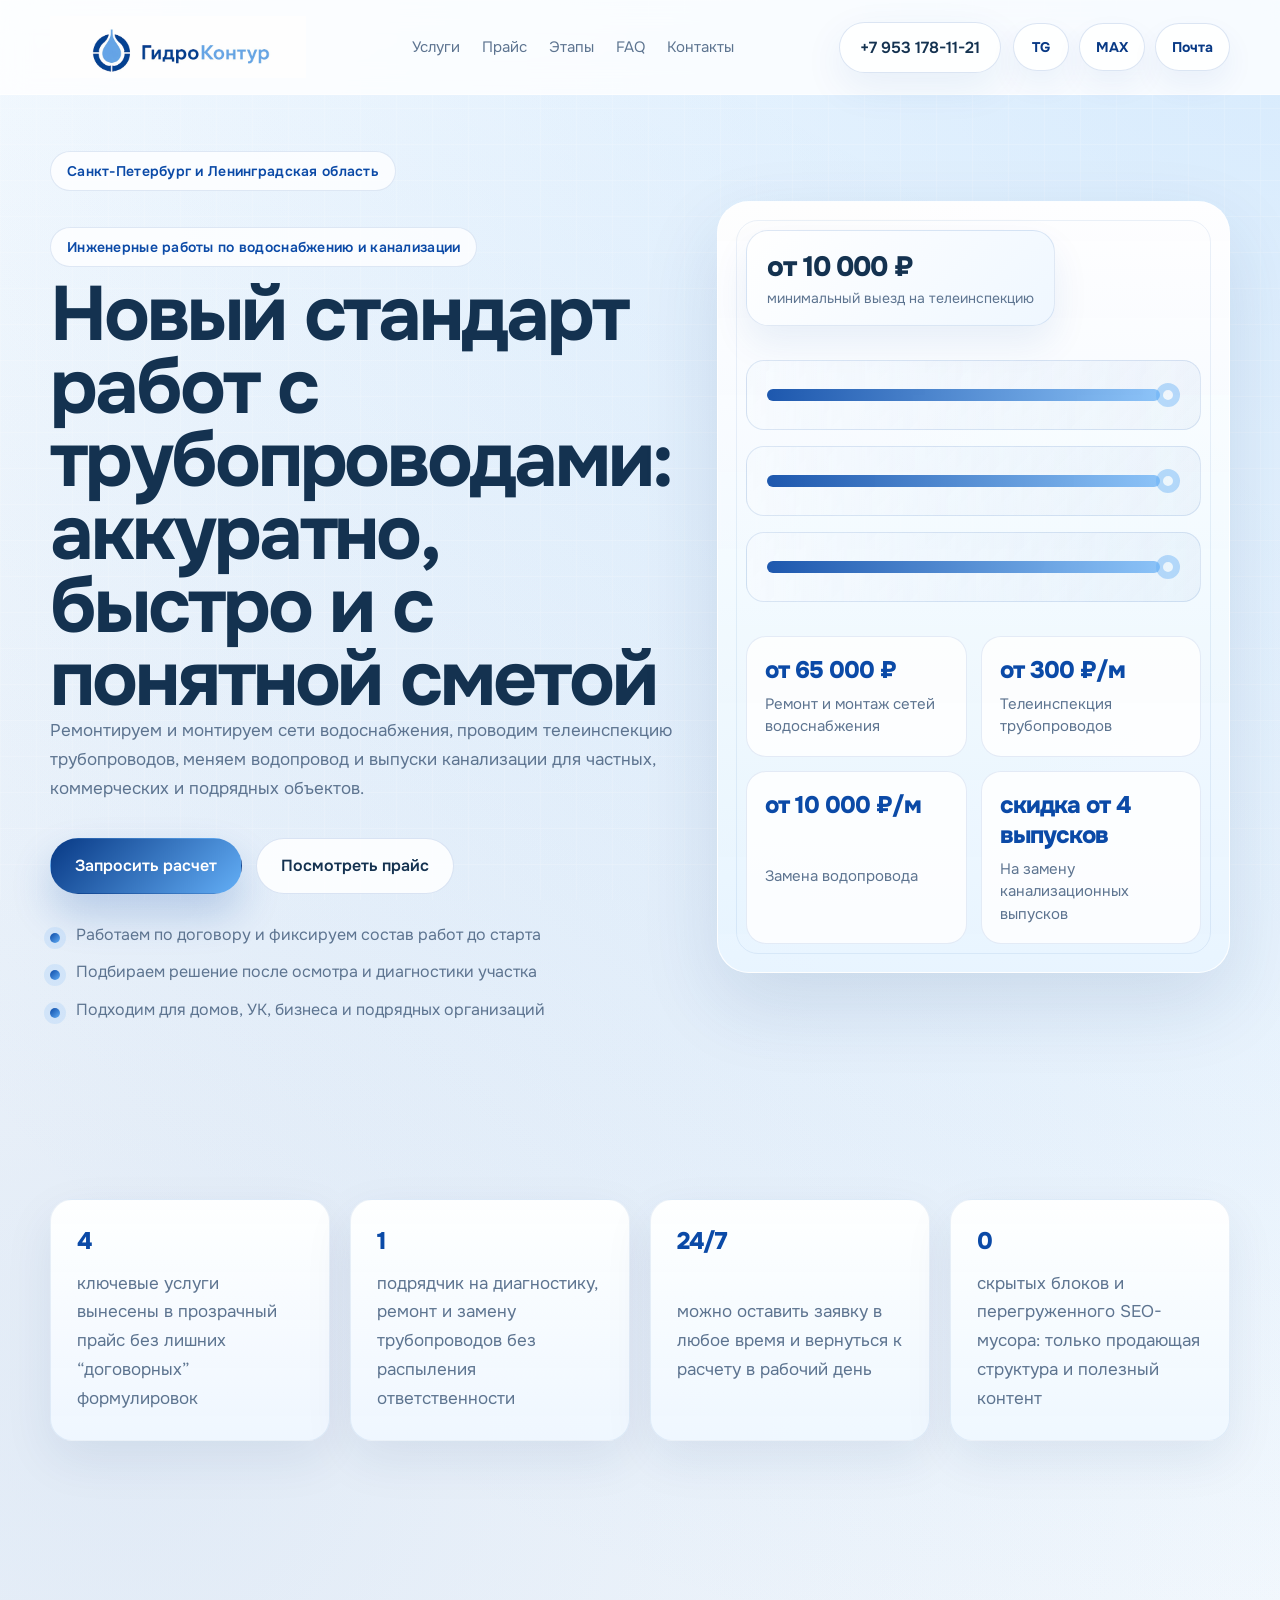
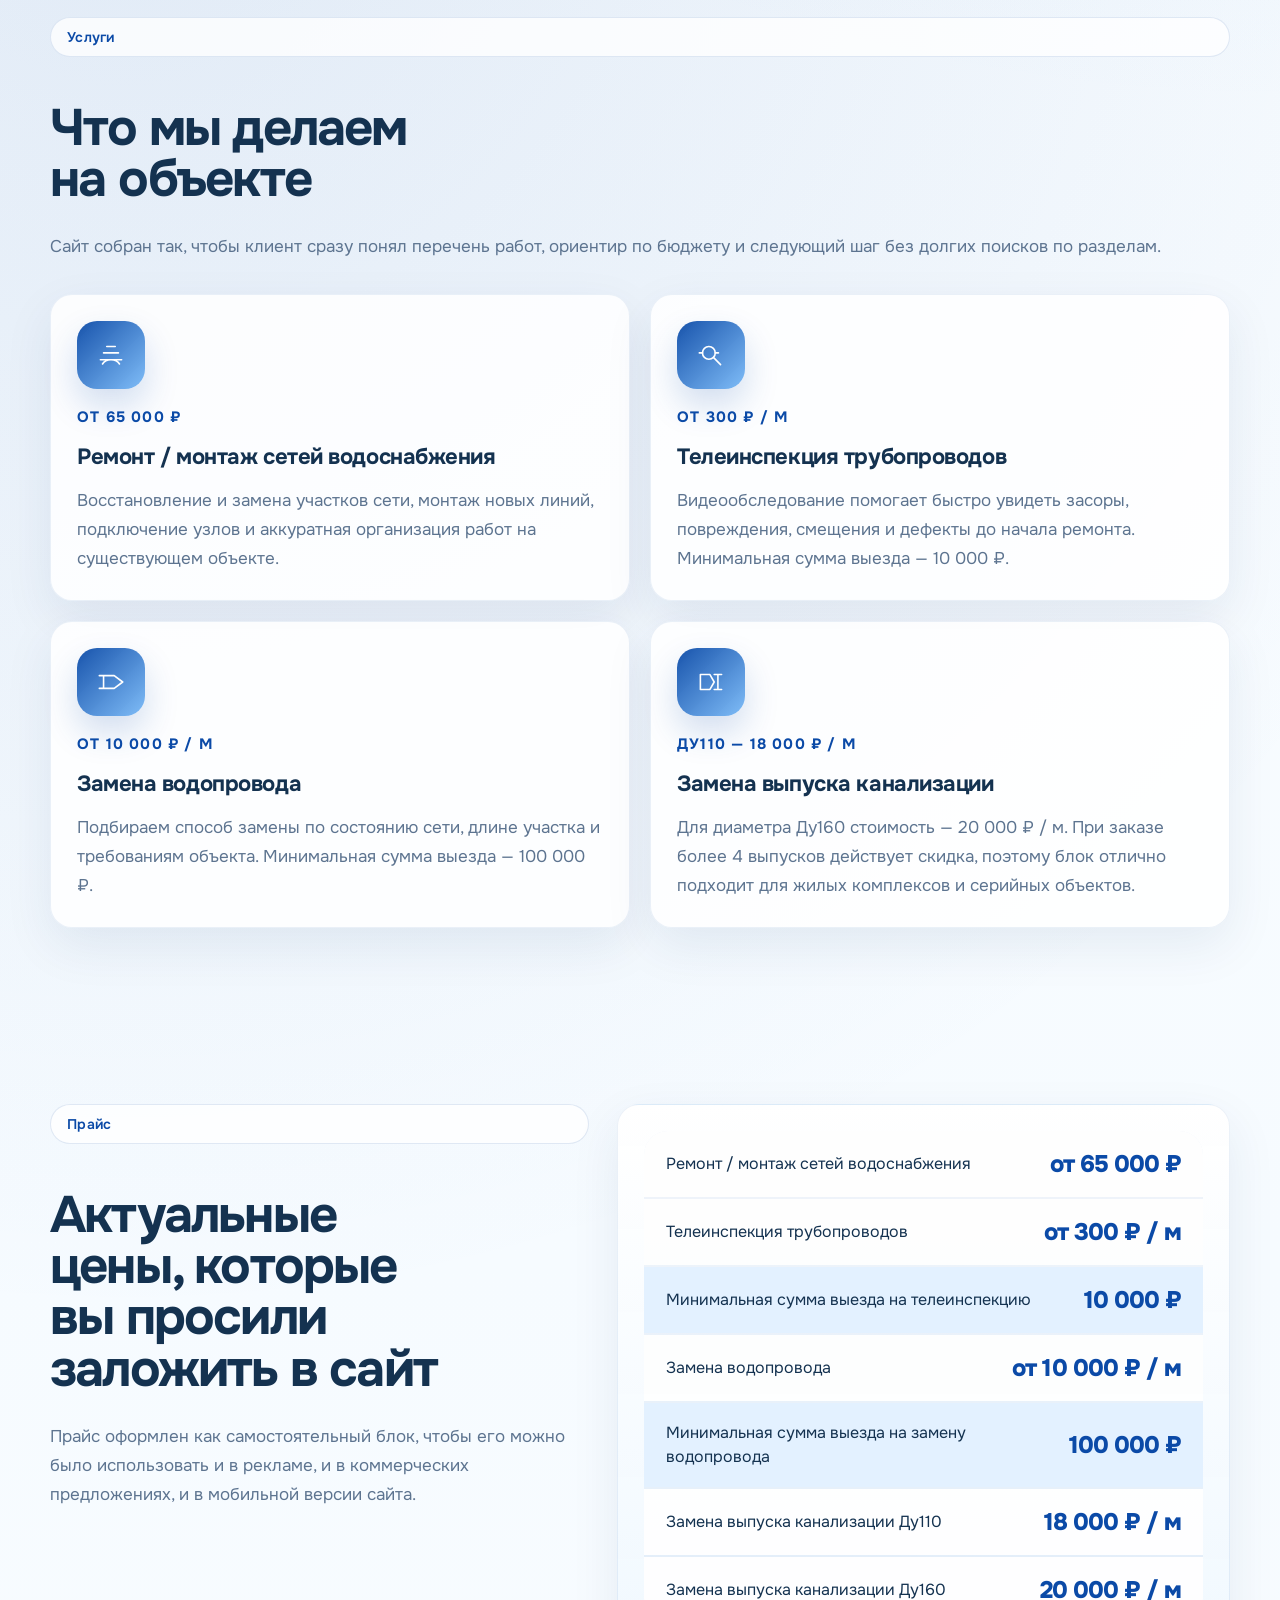
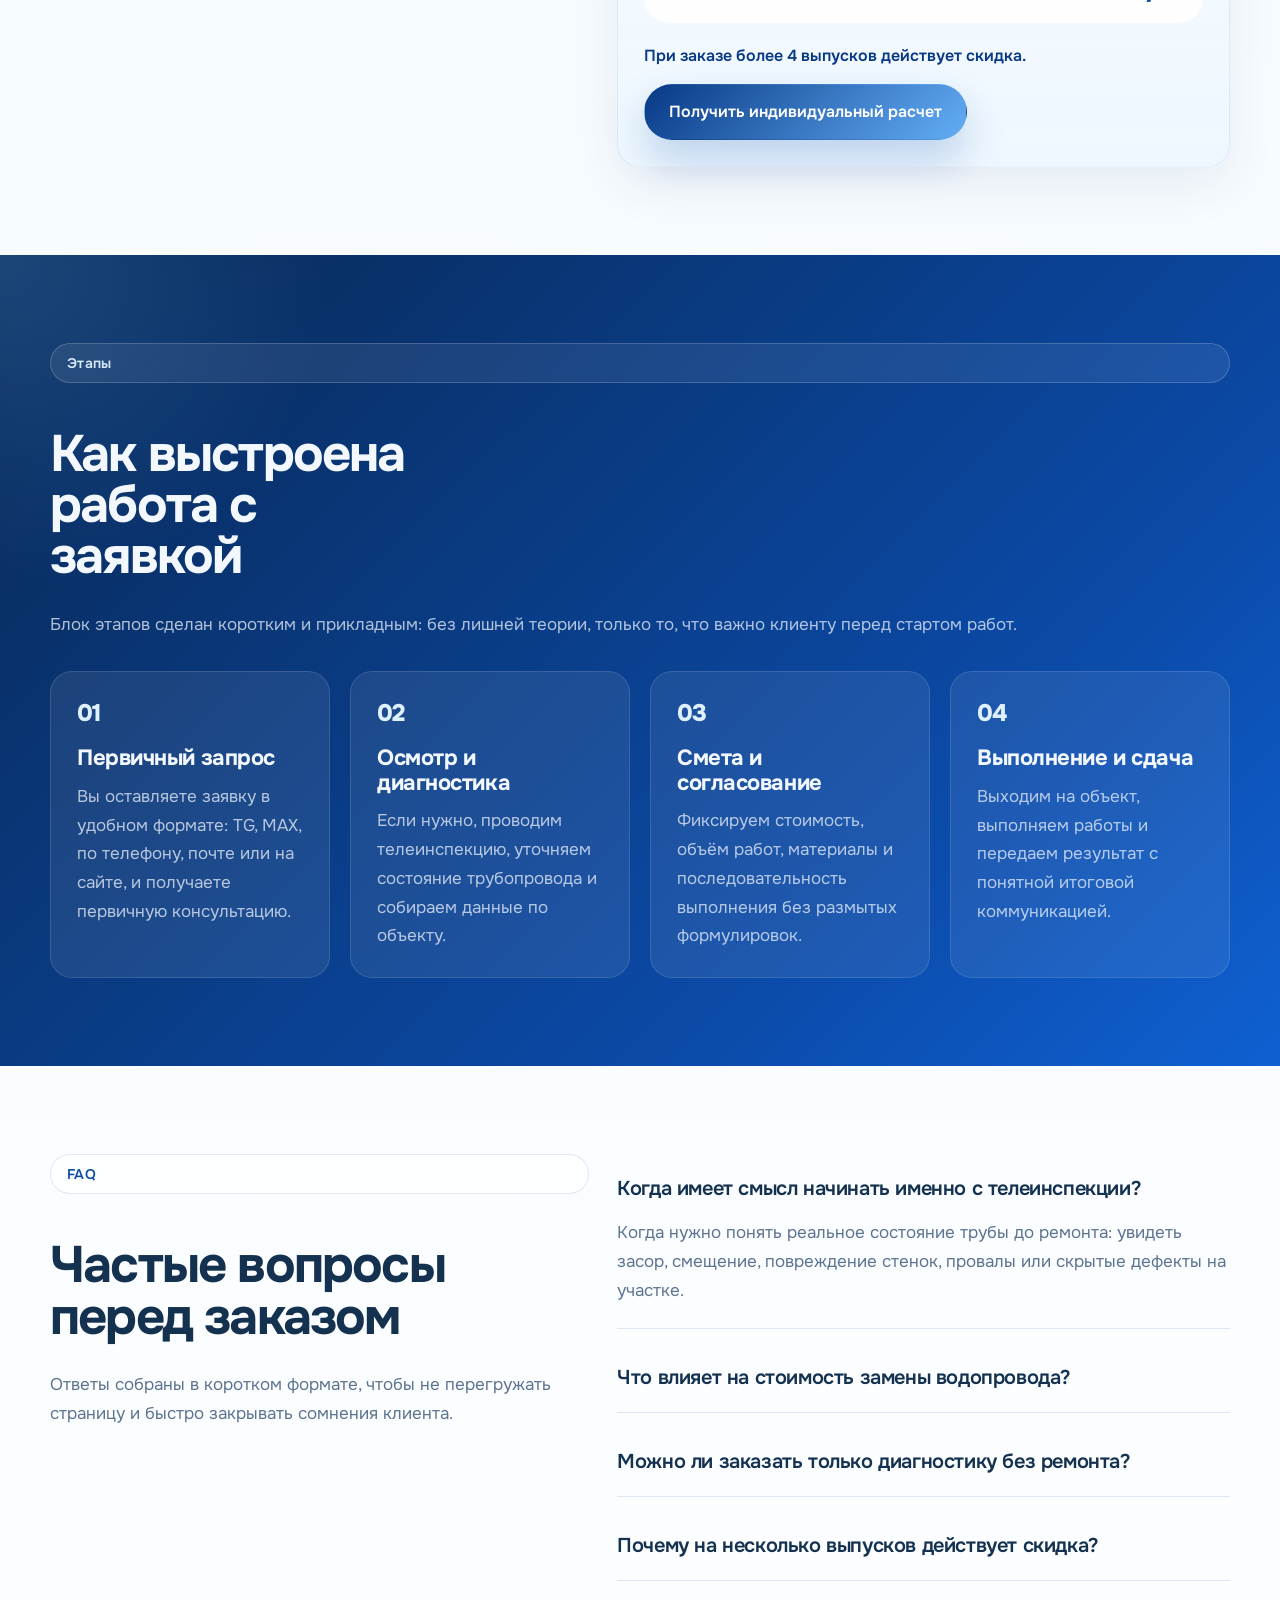
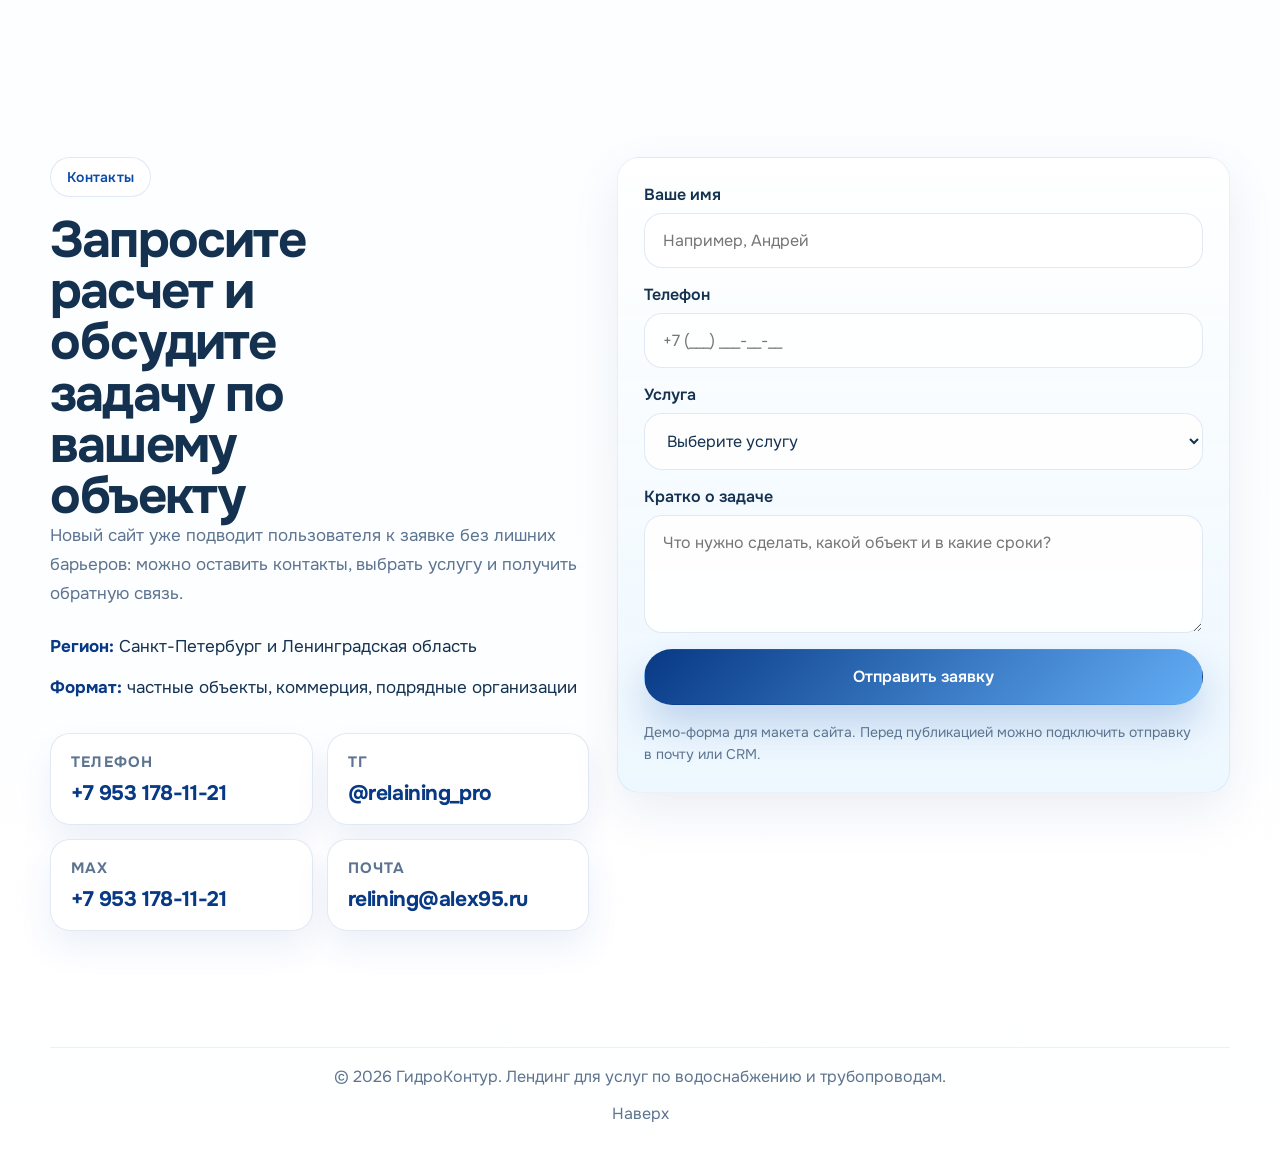
==== index.html @ f9ccd104 "Add files via upload" ====
<!DOCTYPE html>
<html lang="ru">
<head>
  <meta charset="UTF-8">
  <meta name="viewport" content="width=device-width, initial-scale=1.0">
  <title>ГидроКонтур — ремонт, диагностика и замена трубопроводов</title>
  <meta name="description" content="ГидроКонтур: ремонт и монтаж сетей водоснабжения, телеинспекция трубопроводов, замена водопровода и выпусков канализации в Санкт-Петербурге и Ленинградской области.">
  <meta name="theme-color" content="#0b4aa7">
  <meta property="og:title" content="ГидроКонтур — инженерные работы по водоснабжению и канализации">
  <meta property="og:description" content="Чистая смета, понятные этапы работ и быстрый выезд по Санкт-Петербургу и Ленинградской области.">
  <meta property="og:image" content="1.jpg">
  <link rel="preconnect" href="https://fonts.googleapis.com">
  <link rel="preconnect" href="https://fonts.gstatic.com" crossorigin>
  <link href="https://fonts.googleapis.com/css2?family=Onest:wght@400;500;600;700;800&display=swap" rel="stylesheet">
  <link rel="stylesheet" href="styles.css">
</head>
<body>
  <a class="skip-link" href="#main">Перейти к содержимому</a>

  <header class="site-header">
    <div class="container header-shell">
      <a class="brand" href="#top" aria-label="ГидроКонтур">
        <img class="brand__logo" src="1.jpg" alt="Логотип ГидроКонтур">
      </a>

      <nav class="site-nav" aria-label="Основная навигация">
        <a href="#services">Услуги</a>
        <a href="#pricing">Прайс</a>
        <a href="#process">Этапы</a>
        <a href="#faq">FAQ</a>
        <a href="#contacts">Контакты</a>
      </nav>

      <div class="header-actions">
        <a class="header-phone" href="tel:+79531781121">+7 953 178-11-21</a>
        <div class="header-links" aria-label="Быстрые способы связи">
          <a class="header-link-button" href="https://t.me/relaining_pro" target="_blank" rel="noreferrer" aria-label="Перейти в Telegram">
            TG
          </a>
          <a
            class="header-link-button"
            href="https://web.max.ru/"
            target="_blank"
            rel="noreferrer"
            aria-label="Открыть MAX и скопировать номер"
            data-max-link
            data-copy-text="+7 953 178-11-21"
          >
            MAX
          </a>
          <a class="header-link-button" href="mailto:relining@alex95.ru" aria-label="Написать письмо">
            Почта
          </a>
        </div>
      </div>
    </div>
  </header>

  <main id="main">
    <section class="hero section" id="top">
      <div class="container hero-grid">
        <div class="hero-copy reveal">
          <span class="section-chip">Санкт-Петербург и Ленинградская область</span>
          <p class="eyebrow">Инженерные работы по водоснабжению и канализации</p>
          <h1>Новый стандарт работ с трубопроводами: аккуратно, быстро и с понятной сметой</h1>
          <p class="hero-text">
            Ремонтируем и монтируем сети водоснабжения, проводим телеинспекцию трубопроводов,
            меняем водопровод и выпуски канализации для частных, коммерческих и подрядных объектов.
          </p>

          <div class="hero-actions">
            <a class="button button--primary" href="#contacts">Запросить расчет</a>
            <a class="button button--ghost" href="#pricing">Посмотреть прайс</a>
          </div>

          <ul class="hero-points" aria-label="Преимущества работы">
            <li>Работаем по договору и фиксируем состав работ до старта</li>
            <li>Подбираем решение после осмотра и диагностики участка</li>
            <li>Подходим для домов, УК, бизнеса и подрядных организаций</li>
          </ul>
        </div>

        <div class="hero-panel reveal reveal-delay">
          <div class="hero-panel__frame">
            <div class="hero-panel__badge">
              <span>от 10 000 ₽</span>
              <small>минимальный выезд на телеинспекцию</small>
            </div>

            <div class="hero-panel__blueprint" aria-hidden="true">
              <span></span>
              <span></span>
              <span></span>
            </div>

            <div class="hero-highlights">
              <article class="highlight-card">
                <strong>от 65 000 ₽</strong>
                <span>Ремонт и монтаж сетей водоснабжения</span>
              </article>
              <article class="highlight-card">
                <strong>от 300 ₽/м</strong>
                <span>Телеинспекция трубопроводов</span>
              </article>
              <article class="highlight-card">
                <strong>от 10 000 ₽/м</strong>
                <span>Замена водопровода</span>
              </article>
              <article class="highlight-card">
                <strong>скидка от 4 выпусков</strong>
                <span>На замену канализационных выпусков</span>
              </article>
            </div>
          </div>
        </div>
      </div>
    </section>

    <section class="section quick-facts">
      <div class="container facts-grid reveal">
        <article class="fact-card">
          <span class="fact-card__value">4</span>
          <p>ключевые услуги вынесены в прозрачный прайс без лишних “договорных” формулировок</p>
        </article>
        <article class="fact-card">
          <span class="fact-card__value">1</span>
          <p>подрядчик на диагностику, ремонт и замену трубопроводов без распыления ответственности</p>
        </article>
        <article class="fact-card">
          <span class="fact-card__value">24/7</span>
          <p>можно оставить заявку в любое время и вернуться к расчету в рабочий день</p>
        </article>
        <article class="fact-card">
          <span class="fact-card__value">0</span>
          <p>скрытых блоков и перегруженного SEO-мусора: только продающая структура и полезный контент</p>
        </article>
      </div>
    </section>

    <section class="section" id="services">
      <div class="container">
        <div class="section-heading reveal">
          <span class="section-chip">Услуги</span>
          <h2>Что мы делаем на объекте</h2>
          <p>
            Сайт собран так, чтобы клиент сразу понял перечень работ, ориентир по бюджету
            и следующий шаг без долгих поисков по разделам.
          </p>
        </div>

        <div class="service-grid">
          <article class="service-card reveal">
            <div class="service-card__icon" aria-hidden="true">
              <svg viewBox="0 0 64 64" role="presentation">
                <path d="M12 41h40M18 28h28M24 16h16M16 49c3-5 7-8 16-8s13 3 16 8" />
              </svg>
            </div>
            <span class="service-card__price">от 65 000 ₽</span>
            <h3>Ремонт / монтаж сетей водоснабжения</h3>
            <p>
              Восстановление и замена участков сети, монтаж новых линий, подключение узлов
              и аккуратная организация работ на существующем объекте.
            </p>
          </article>

          <article class="service-card reveal reveal-delay">
            <div class="service-card__icon" aria-hidden="true">
              <svg viewBox="0 0 64 64" role="presentation">
                <circle cx="28" cy="28" r="12" />
                <path d="M37 37l13 13M10 28h6M40 28h6" />
              </svg>
            </div>
            <span class="service-card__price">от 300 ₽ / м</span>
            <h3>Телеинспекция трубопроводов</h3>
            <p>
              Видеообследование помогает быстро увидеть засоры, повреждения, смещения
              и дефекты до начала ремонта. Минимальная сумма выезда — 10 000 ₽.
            </p>
          </article>

          <article class="service-card reveal">
            <div class="service-card__icon" aria-hidden="true">
              <svg viewBox="0 0 64 64" role="presentation">
                <path d="M10 20h28l16 12-16 12H10M18 20v24" />
              </svg>
            </div>
            <span class="service-card__price">от 10 000 ₽ / м</span>
            <h3>Замена водопровода</h3>
            <p>
              Подбираем способ замены по состоянию сети, длине участка и требованиям объекта.
              Минимальная сумма выезда — 100 000 ₽.
            </p>
          </article>

          <article class="service-card reveal reveal-delay">
            <div class="service-card__icon" aria-hidden="true">
              <svg viewBox="0 0 64 64" role="presentation">
                <path d="M12 18h18l8 14-8 14H12zM38 18h14M38 46h14M45 18v28" />
              </svg>
            </div>
            <span class="service-card__price">Ду110 — 18 000 ₽ / м</span>
            <h3>Замена выпуска канализации</h3>
            <p>
              Для диаметра Ду160 стоимость — 20 000 ₽ / м. При заказе более 4 выпусков
              действует скидка, поэтому блок отлично подходит для жилых комплексов и серийных объектов.
            </p>
          </article>
        </div>
      </div>
    </section>

    <section class="section" id="pricing">
      <div class="container pricing-layout">
        <div class="section-heading reveal">
          <span class="section-chip">Прайс</span>
          <h2>Актуальные цены, которые вы просили заложить в сайт</h2>
          <p>
            Прайс оформлен как самостоятельный блок, чтобы его можно было использовать и в рекламе,
            и в коммерческих предложениях, и в мобильной версии сайта.
          </p>
        </div>

        <div class="pricing-card reveal reveal-delay">
          <div class="pricing-table" role="table" aria-label="Прайс услуг ГидроКонтур">
            <div class="pricing-row" role="row">
              <div class="pricing-service" role="cell">Ремонт / монтаж сетей водоснабжения</div>
              <div class="pricing-value" role="cell">от 65 000 ₽</div>
            </div>
            <div class="pricing-row" role="row">
              <div class="pricing-service" role="cell">Телеинспекция трубопроводов</div>
              <div class="pricing-value" role="cell">от 300 ₽ / м</div>
            </div>
            <div class="pricing-row pricing-row--note" role="row">
              <div class="pricing-service" role="cell">Минимальная сумма выезда на телеинспекцию</div>
              <div class="pricing-value" role="cell">10 000 ₽</div>
            </div>
            <div class="pricing-row" role="row">
              <div class="pricing-service" role="cell">Замена водопровода</div>
              <div class="pricing-value" role="cell">от 10 000 ₽ / м</div>
            </div>
            <div class="pricing-row pricing-row--note" role="row">
              <div class="pricing-service" role="cell">Минимальная сумма выезда на замену водопровода</div>
              <div class="pricing-value" role="cell">100 000 ₽</div>
            </div>
            <div class="pricing-row" role="row">
              <div class="pricing-service" role="cell">Замена выпуска канализации Ду110</div>
              <div class="pricing-value" role="cell">18 000 ₽ / м</div>
            </div>
            <div class="pricing-row" role="row">
              <div class="pricing-service" role="cell">Замена выпуска канализации Ду160</div>
              <div class="pricing-value" role="cell">20 000 ₽ / м</div>
            </div>
          </div>

          <div class="pricing-summary">
            <p>При заказе более 4 выпусков действует скидка.</p>
            <a class="button button--primary" href="#contacts">Получить индивидуальный расчет</a>
          </div>
        </div>
      </div>
    </section>

    <section class="section section--dark" id="process">
      <div class="container">
        <div class="section-heading section-heading--light reveal">
          <span class="section-chip section-chip--light">Этапы</span>
          <h2>Как выстроена работа с заявкой</h2>
          <p>
            Блок этапов сделан коротким и прикладным: без лишней теории,
            только то, что важно клиенту перед стартом работ.
          </p>
        </div>

        <div class="process-grid">
          <article class="process-card reveal">
            <span class="process-card__number">01</span>
            <h3>Первичный запрос</h3>
            <p>Вы оставляете заявку в удобном формате: TG, MAX, по телефону, почте или на сайте, и получаете первичную консультацию.</p>
          </article>
          <article class="process-card reveal reveal-delay">
            <span class="process-card__number">02</span>
            <h3>Осмотр и диагностика</h3>
            <p>Если нужно, проводим телеинспекцию, уточняем состояние трубопровода и собираем данные по объекту.</p>
          </article>
          <article class="process-card reveal">
            <span class="process-card__number">03</span>
            <h3>Смета и согласование</h3>
            <p>Фиксируем стоимость, объём работ, материалы и последовательность выполнения без размытых формулировок.</p>
          </article>
          <article class="process-card reveal reveal-delay">
            <span class="process-card__number">04</span>
            <h3>Выполнение и сдача</h3>
            <p>Выходим на объект, выполняем работы и передаем результат с понятной итоговой коммуникацией.</p>
          </article>
        </div>
      </div>
    </section>

    <section class="section" id="faq">
      <div class="container faq-layout">
        <div class="section-heading reveal">
          <span class="section-chip">FAQ</span>
          <h2>Частые вопросы перед заказом</h2>
          <p>Ответы собраны в коротком формате, чтобы не перегружать страницу и быстро закрывать сомнения клиента.</p>
        </div>

        <div class="faq-list reveal reveal-delay">
          <details class="faq-item" open>
            <summary>Когда имеет смысл начинать именно с телеинспекции?</summary>
            <p>
              Когда нужно понять реальное состояние трубы до ремонта: увидеть засор, смещение,
              повреждение стенок, провалы или скрытые дефекты на участке.
            </p>
          </details>

          <details class="faq-item">
            <summary>Что влияет на стоимость замены водопровода?</summary>
            <p>
              Длина участка, диаметр, глубина, доступ к точке работ, состояние существующей сети
              и необходимость сопутствующих операций на объекте.
            </p>
          </details>

          <details class="faq-item">
            <summary>Можно ли заказать только диагностику без ремонта?</summary>
            <p>
              Да. Телеинспекцию можно использовать как самостоятельную услугу,
              если вам нужен понятный вывод по состоянию трубопровода перед дальнейшими решениями.
            </p>
          </details>

          <details class="faq-item">
            <summary>Почему на несколько выпусков действует скидка?</summary>
            <p>
              Потому что серийные работы на одном объекте позволяют эффективнее планировать выезд,
              технику, материалы и команду. За счет этого стоимость можно оптимизировать.
            </p>
          </details>
        </div>
      </div>
    </section>

    <section class="section contacts" id="contacts">
      <div class="container contacts-layout">
        <div class="contact-copy reveal">
          <span class="section-chip">Контакты</span>
          <h2>Запросите расчет и обсудите задачу по вашему объекту</h2>
          <p>
            Новый сайт уже подводит пользователя к заявке без лишних барьеров:
            можно оставить контакты, выбрать услугу и получить обратную связь.
          </p>

          <div class="contact-meta">
            <p><strong>Регион:</strong> Санкт-Петербург и Ленинградская область</p>
            <p><strong>Формат:</strong> частные объекты, коммерция, подрядные организации</p>
          </div>

          <div class="contact-actions" aria-label="Способы связи">
            <a class="contact-pill" href="tel:+79531781121">
              <strong>Телефон</strong>
              <span>+7 953 178-11-21</span>
            </a>

            <a class="contact-pill" href="https://t.me/relaining_pro" target="_blank" rel="noreferrer">
              <strong>Тг</strong>
              <span>@relaining_pro</span>
            </a>

            <a
              class="contact-pill"
              href="https://web.max.ru/"
              target="_blank"
              rel="noreferrer"
              data-max-link
              data-copy-text="+7 953 178-11-21"
            >
              <strong>MAX</strong>
              <span>+7 953 178-11-21</span>
            </a>

            <a class="contact-pill" href="mailto:relining@alex95.ru">
              <strong>Почта</strong>
              <span>relining@alex95.ru</span>
            </a>
          </div>
        </div>

        <div class="contact-card reveal reveal-delay">
          <form class="contact-form" id="request-form">
            <div class="field">
              <label for="name">Ваше имя</label>
              <input id="name" name="name" type="text" placeholder="Например, Андрей" required>
            </div>

            <div class="field">
              <label for="phone">Телефон</label>
              <input id="phone" name="phone" type="tel" placeholder="+7 (___) ___-__-__" required>
            </div>

            <div class="field">
              <label for="service">Услуга</label>
              <select id="service" name="service" required>
                <option value="">Выберите услугу</option>
                <option>Ремонт / монтаж сетей водоснабжения</option>
                <option>Телеинспекция трубопроводов</option>
                <option>Замена водопровода</option>
                <option>Замена выпуска канализации</option>
              </select>
            </div>

            <div class="field">
              <label for="comment">Кратко о задаче</label>
              <textarea id="comment" name="comment" rows="4" placeholder="Что нужно сделать, какой объект и в какие сроки?"></textarea>
            </div>

            <button class="button button--primary button--full" type="submit">Отправить заявку</button>
            <p class="form-note" id="form-note" aria-live="polite">
              Демо-форма для макета сайта. Перед публикацией можно подключить отправку в почту или CRM.
            </p>
          </form>
        </div>
      </div>
    </section>
  </main>

  <footer class="site-footer">
    <div class="container footer-shell">
      <p>© <span id="year"></span> ГидроКонтур. Лендинг для услуг по водоснабжению и трубопроводам.</p>
      <a href="#top">Наверх</a>
    </div>
  </footer>

  <div class="copy-toast" id="copy-toast" role="status" aria-live="polite">
    Номер скопирован. MAX открыт в новой вкладке.
  </div>

  <script src="main.js"></script>
</body>
</html>
---- styles.css ----
*,
*::before,
*::after {
  box-sizing: border-box;
}

:root {
  --bg: #f6fbff;
  --surface: rgba(255, 255, 255, 0.88);
  --surface-strong: #ffffff;
  --surface-soft: #eef7ff;
  --surface-dark: #07244b;
  --text: #143250;
  --text-soft: #5d7490;
  --line: rgba(20, 50, 80, 0.1);
  --blue: #0b4aa7;
  --blue-strong: #083985;
  --blue-light: #63aef6;
  --blue-pale: #dff0ff;
  --shadow: 0 30px 80px rgba(19, 61, 114, 0.12);
  --radius-lg: 32px;
  --radius-md: 22px;
  --radius-sm: 16px;
  --container: 1180px;
}

html {
  scroll-behavior: smooth;
}

body {
  margin: 0;
  font-family: "Onest", "Segoe UI", sans-serif;
  color: var(--text);
  background:
    radial-gradient(circle at top right, rgba(99, 174, 246, 0.24), transparent 28%),
    radial-gradient(circle at left 10% top 24%, rgba(11, 74, 167, 0.1), transparent 32%),
    linear-gradient(180deg, #fcfeff 0%, var(--bg) 48%, #ffffff 100%);
  min-width: 320px;
}

body::before {
  content: "";
  position: fixed;
  inset: 0;
  background-image:
    linear-gradient(rgba(255, 255, 255, 0.5) 1px, transparent 1px),
    linear-gradient(90deg, rgba(255, 255, 255, 0.45) 1px, transparent 1px);
  background-size: 36px 36px;
  opacity: 0.35;
  pointer-events: none;
  z-index: -1;
}

img {
  max-width: 100%;
  display: block;
}

a {
  color: inherit;
  text-decoration: none;
}

button,
input,
select,
textarea {
  font: inherit;
}

.skip-link {
  position: absolute;
  top: -48px;
  left: 16px;
  z-index: 100;
  padding: 12px 16px;
  border-radius: 999px;
  background: var(--blue);
  color: #fff;
}

.skip-link:focus {
  top: 16px;
}

.container {
  width: min(calc(100% - 32px), var(--container));
  margin: 0 auto;
}

.section {
  padding: 88px 0;
  position: relative;
}

.section--tinted {
  background:
    linear-gradient(180deg, rgba(223, 240, 255, 0.78), rgba(255, 255, 255, 0.92)),
    radial-gradient(circle at right top, rgba(99, 174, 246, 0.18), transparent 25%);
}

.section--dark {
  color: #f3f8ff;
  background:
    radial-gradient(circle at top left, rgba(99, 174, 246, 0.22), transparent 22%),
    linear-gradient(135deg, #082854 0%, #0b4aa7 70%, #0f60d2 100%);
}

.site-header {
  position: sticky;
  top: 0;
  z-index: 20;
  padding: 16px 0;
  backdrop-filter: blur(14px);
  background: rgba(255, 255, 255, 0.78);
  border-bottom: 1px solid rgba(255, 255, 255, 0.55);
}

.header-shell {
  display: grid;
  grid-template-columns: auto 1fr auto;
  gap: 24px;
  align-items: center;
}

.brand {
  min-width: 0;
}

.brand__logo {
  width: clamp(180px, 20vw, 320px);
  height: auto;
}

.site-nav {
  display: flex;
  align-items: center;
  justify-content: center;
  gap: 22px;
  flex-wrap: wrap;
  color: var(--text-soft);
  font-size: 15px;
}

.site-nav a {
  transition: color 0.2s ease;
}

.site-nav a:hover,
.site-nav a:focus-visible {
  color: var(--blue);
}

.header-phone {
  padding: 14px 20px;
  border: 1px solid rgba(11, 74, 167, 0.14);
  border-radius: 999px;
  background: rgba(255, 255, 255, 0.8);
  box-shadow: 0 14px 40px rgba(11, 74, 167, 0.08);
  font-weight: 600;
  white-space: nowrap;
}

.header-actions {
  display: flex;
  align-items: center;
  justify-content: flex-end;
  gap: 12px;
  flex-wrap: wrap;
}

.header-links {
  display: flex;
  align-items: center;
  gap: 10px;
  flex-wrap: wrap;
}

.header-link-button {
  display: inline-flex;
  align-items: center;
  justify-content: center;
  min-width: 56px;
  min-height: 48px;
  padding: 12px 16px;
  border-radius: 999px;
  border: 1px solid rgba(11, 74, 167, 0.14);
  background: rgba(255, 255, 255, 0.82);
  box-shadow: 0 14px 30px rgba(11, 74, 167, 0.06);
  color: var(--blue-strong);
  font-size: 14px;
  font-weight: 700;
  white-space: nowrap;
  transition:
    transform 0.2s ease,
    box-shadow 0.2s ease,
    border-color 0.2s ease,
    background 0.2s ease;
}

.header-link-button:hover,
.header-link-button:focus-visible {
  transform: translateY(-2px);
  border-color: rgba(11, 74, 167, 0.24);
  background: rgba(255, 255, 255, 0.98);
  box-shadow: 0 18px 34px rgba(11, 74, 167, 0.1);
}

.hero {
  padding-top: 56px;
  overflow: clip;
}

.hero-grid {
  display: grid;
  grid-template-columns: minmax(0, 1.1fr) minmax(340px, 0.9fr);
  gap: 40px;
  align-items: center;
}

.hero-copy,
.hero-panel,
.pricing-card,
.contact-card {
  position: relative;
  z-index: 1;
}

.eyebrow,
.section-chip {
  display: inline-flex;
  align-items: center;
  gap: 10px;
  padding: 10px 16px;
  border: 1px solid rgba(11, 74, 167, 0.12);
  border-radius: 999px;
  background: rgba(255, 255, 255, 0.78);
  color: var(--blue);
  font-size: 14px;
  font-weight: 600;
  letter-spacing: 0.02em;
}

.section-chip {
  margin-bottom: 18px;
}

.section-chip--light {
  background: rgba(255, 255, 255, 0.08);
  border-color: rgba(255, 255, 255, 0.18);
  color: #d8ecff;
}

.eyebrow {
  margin: 18px 0 12px;
}

h1,
h2,
h3,
p {
  margin: 0;
}

h1 {
  font-size: clamp(44px, 6vw, 78px);
  line-height: 0.95;
  letter-spacing: -0.04em;
  max-width: 12ch;
}

h2 {
  font-size: clamp(32px, 4vw, 54px);
  line-height: 1;
  letter-spacing: -0.035em;
  max-width: 12ch;
}

h3 {
  font-size: 22px;
  line-height: 1.1;
  letter-spacing: -0.02em;
}

.hero-text,
.section-heading p,
.service-card p,
.advantage-card p,
.process-card p,
.faq-item p,
.contact-copy p,
.fact-card p {
  color: var(--text-soft);
  line-height: 1.7;
  font-size: 17px;
}

.section-heading,
.faq-layout,
.contacts-layout,
.pricing-layout {
  display: grid;
  gap: 28px;
}

.section-heading {
  margin-bottom: 32px;
}

.section-heading--light p {
  color: rgba(243, 248, 255, 0.72);
}

.hero-actions {
  display: flex;
  flex-wrap: wrap;
  gap: 14px;
  margin: 34px 0 28px;
}

.button {
  display: inline-flex;
  align-items: center;
  justify-content: center;
  gap: 10px;
  min-height: 56px;
  padding: 16px 24px;
  border-radius: 999px;
  border: 1px solid transparent;
  font-weight: 600;
  transition:
    transform 0.2s ease,
    box-shadow 0.2s ease,
    border-color 0.2s ease,
    background 0.2s ease;
}

.button:hover,
.button:focus-visible {
  transform: translateY(-2px);
}

.button--primary {
  color: #fff;
  background: linear-gradient(135deg, var(--blue-strong), var(--blue-light));
  box-shadow: 0 20px 40px rgba(11, 74, 167, 0.22);
}

.button--ghost {
  background: rgba(255, 255, 255, 0.85);
  border-color: rgba(11, 74, 167, 0.14);
}

.button--full {
  width: 100%;
}

.hero-points {
  list-style: none;
  padding: 0;
  margin: 0;
  display: grid;
  gap: 12px;
}

.hero-points li {
  position: relative;
  padding-left: 26px;
  color: var(--text-soft);
  line-height: 1.6;
}

.hero-points li::before {
  content: "";
  position: absolute;
  top: 11px;
  left: 0;
  width: 10px;
  height: 10px;
  border-radius: 50%;
  background: linear-gradient(135deg, var(--blue), var(--blue-light));
  box-shadow: 0 0 0 6px rgba(99, 174, 246, 0.16);
}

.hero-panel__frame {
  position: relative;
  padding: 28px;
  border-radius: var(--radius-lg);
  background:
    linear-gradient(180deg, rgba(255, 255, 255, 0.98), rgba(233, 245, 255, 0.94)),
    linear-gradient(135deg, rgba(11, 74, 167, 0.14), rgba(99, 174, 246, 0.14));
  border: 1px solid rgba(255, 255, 255, 0.9);
  box-shadow: var(--shadow);
  overflow: hidden;
}

.hero-panel__frame::after {
  content: "";
  position: absolute;
  inset: 18px;
  border: 1px solid rgba(11, 74, 167, 0.08);
  border-radius: calc(var(--radius-lg) - 10px);
  pointer-events: none;
}

.hero-panel__badge {
  display: inline-grid;
  gap: 4px;
  padding: 18px 20px;
  border-radius: 22px;
  background: linear-gradient(135deg, #ffffff, #eff7ff);
  border: 1px solid rgba(11, 74, 167, 0.12);
  box-shadow: 0 18px 36px rgba(11, 74, 167, 0.08);
}

.hero-panel__badge span {
  font-size: 28px;
  font-weight: 800;
  letter-spacing: -0.04em;
}

.hero-panel__badge small {
  color: var(--text-soft);
  font-size: 14px;
}

.hero-panel__blueprint {
  display: grid;
  gap: 16px;
  margin: 34px 0;
}

.hero-panel__blueprint span {
  display: block;
  height: 70px;
  border-radius: 18px;
  border: 1px solid rgba(11, 74, 167, 0.12);
  background:
    linear-gradient(90deg, rgba(255, 255, 255, 0.7), transparent),
    linear-gradient(135deg, rgba(99, 174, 246, 0.14), rgba(11, 74, 167, 0.04));
  position: relative;
  overflow: hidden;
}

.hero-panel__blueprint span::before,
.hero-panel__blueprint span::after {
  content: "";
  position: absolute;
  border-radius: 999px;
}

.hero-panel__blueprint span::before {
  left: 20px;
  right: 40px;
  top: 50%;
  height: 12px;
  transform: translateY(-50%);
  background: linear-gradient(90deg, rgba(11, 74, 167, 0.92), rgba(99, 174, 246, 0.7));
}

.hero-panel__blueprint span::after {
  width: 24px;
  height: 24px;
  right: 20px;
  top: 50%;
  transform: translateY(-50%);
  border: 7px solid rgba(99, 174, 246, 0.42);
}

.hero-highlights {
  display: grid;
  grid-template-columns: repeat(2, minmax(0, 1fr));
  gap: 14px;
}

.highlight-card {
  display: grid;
  gap: 8px;
  padding: 18px;
  border-radius: 20px;
  background: rgba(255, 255, 255, 0.82);
  border: 1px solid rgba(11, 74, 167, 0.1);
}

.highlight-card strong,
.fact-card__value,
.pricing-value,
.process-card__number {
  color: var(--blue);
  font-size: 24px;
  font-weight: 800;
  letter-spacing: -0.04em;
}

.highlight-card span {
  color: var(--text-soft);
  line-height: 1.5;
  font-size: 15px;
}

.facts-grid,
.service-grid,
.advantage-grid,
.process-grid {
  display: grid;
  gap: 20px;
}

.facts-grid {
  grid-template-columns: repeat(4, minmax(0, 1fr));
}

.fact-card,
.service-card,
.advantage-card,
.process-card,
.pricing-card,
.contact-card {
  padding: 26px;
  border-radius: var(--radius-md);
  background: rgba(255, 255, 255, 0.86);
  border: 1px solid rgba(11, 74, 167, 0.08);
  box-shadow: 0 18px 50px rgba(14, 53, 98, 0.08);
}

.fact-card {
  display: grid;
  gap: 14px;
  background:
    linear-gradient(180deg, rgba(255, 255, 255, 0.96), rgba(239, 247, 255, 0.94));
}

.service-grid,
.advantage-grid {
  grid-template-columns: repeat(2, minmax(0, 1fr));
}

.service-card,
.advantage-card {
  display: grid;
  gap: 18px;
}

.service-card__icon {
  width: 68px;
  height: 68px;
  display: grid;
  place-items: center;
  border-radius: 20px;
  background: linear-gradient(135deg, rgba(11, 74, 167, 0.95), rgba(99, 174, 246, 0.82));
  box-shadow: 0 16px 34px rgba(11, 74, 167, 0.18);
}

.service-card__icon svg {
  width: 34px;
  height: 34px;
  stroke: #fff;
  stroke-width: 3;
  fill: none;
  stroke-linecap: round;
  stroke-linejoin: round;
}

.service-card__price {
  color: var(--blue);
  font-size: 15px;
  font-weight: 700;
  text-transform: uppercase;
  letter-spacing: 0.08em;
}

.advantage-card {
  background:
    linear-gradient(180deg, rgba(255, 255, 255, 0.95), rgba(230, 243, 255, 0.72));
}

.pricing-layout,
.faq-layout,
.contacts-layout {
  grid-template-columns: minmax(0, 0.88fr) minmax(360px, 1fr);
  align-items: start;
}

.pricing-card {
  background:
    linear-gradient(180deg, rgba(255, 255, 255, 0.98), rgba(237, 247, 255, 0.95));
}

.pricing-table {
  display: grid;
  gap: 2px;
  border-radius: 24px;
  overflow: hidden;
  background: rgba(11, 74, 167, 0.06);
}

.pricing-row {
  display: grid;
  grid-template-columns: minmax(0, 1fr) auto;
  gap: 18px;
  align-items: center;
  padding: 18px 22px;
  background: rgba(255, 255, 255, 0.94);
}

.pricing-row--note {
  background: rgba(227, 241, 255, 0.9);
}

.pricing-service {
  line-height: 1.5;
}

.pricing-summary {
  display: flex;
  flex-wrap: wrap;
  align-items: center;
  justify-content: space-between;
  gap: 18px;
  margin-top: 22px;
}

.pricing-summary p {
  font-weight: 600;
  color: var(--blue-strong);
}

.process-grid {
  grid-template-columns: repeat(4, minmax(0, 1fr));
}

.process-card {
  min-height: 100%;
  background: rgba(255, 255, 255, 0.08);
  border-color: rgba(255, 255, 255, 0.12);
  box-shadow: none;
}

.process-card__number {
  display: block;
  margin-bottom: 18px;
  color: #dff0ff;
}

.process-card h3 {
  margin-bottom: 12px;
}

.process-card p {
  color: rgba(243, 248, 255, 0.72);
}

.faq-list {
  display: grid;
  gap: 14px;
}

.faq-item {
  padding: 4px 0;
  border-bottom: 1px solid rgba(11, 74, 167, 0.12);
}

.faq-item summary {
  list-style: none;
  cursor: pointer;
  padding: 18px 0;
  font-size: 20px;
  font-weight: 600;
  letter-spacing: -0.02em;
}

.faq-item summary::-webkit-details-marker {
  display: none;
}

.faq-item p {
  padding: 0 0 18px;
}

.contacts {
  overflow: clip;
}

.contacts-layout {
  position: relative;
}

.contact-copy,
.contact-card {
  position: relative;
  z-index: 1;
}

.contact-copy h2 {
  max-width: 11ch;
}

.contact-meta {
  display: grid;
  gap: 12px;
  margin-top: 24px;
}

.contact-actions {
  display: grid;
  grid-template-columns: repeat(2, minmax(0, 1fr));
  gap: 14px;
  margin-top: 30px;
}

.contact-pill {
  display: grid;
  gap: 8px;
  min-height: 92px;
  padding: 18px 20px;
  border-radius: 20px;
  background: rgba(255, 255, 255, 0.92);
  border: 1px solid rgba(11, 74, 167, 0.12);
  box-shadow: 0 16px 34px rgba(11, 74, 167, 0.08);
  transition:
    transform 0.2s ease,
    box-shadow 0.2s ease,
    border-color 0.2s ease;
}

.contact-pill:hover,
.contact-pill:focus-visible {
  transform: translateY(-2px);
  border-color: rgba(11, 74, 167, 0.22);
  box-shadow: 0 20px 40px rgba(11, 74, 167, 0.12);
}

.contact-pill strong {
  font-size: 15px;
  color: var(--text-soft);
  text-transform: uppercase;
  letter-spacing: 0.08em;
}

.contact-pill span {
  color: var(--blue-strong);
  font-size: 21px;
  font-weight: 700;
  line-height: 1.25;
  letter-spacing: -0.02em;
  overflow-wrap: anywhere;
}

.contact-meta p {
  color: var(--text);
}

.contact-meta strong {
  color: var(--blue-strong);
}

.contact-card {
  background:
    linear-gradient(180deg, rgba(255, 255, 255, 0.98), rgba(236, 247, 255, 0.94));
}

.contact-form {
  display: grid;
  gap: 16px;
}

.field {
  display: grid;
  gap: 8px;
}

.field label {
  font-weight: 600;
}

.field input,
.field select,
.field textarea {
  width: 100%;
  padding: 16px 18px;
  border-radius: 18px;
  border: 1px solid rgba(11, 74, 167, 0.12);
  background: rgba(255, 255, 255, 0.92);
  color: var(--text);
  outline: none;
  transition:
    border-color 0.2s ease,
    box-shadow 0.2s ease;
}

.field input:focus,
.field select:focus,
.field textarea:focus {
  border-color: rgba(11, 74, 167, 0.38);
  box-shadow: 0 0 0 6px rgba(99, 174, 246, 0.14);
}

.form-note {
  color: var(--text-soft);
  font-size: 14px;
  line-height: 1.6;
}

.form-note.is-success {
  color: var(--blue-strong);
}

.site-footer {
  padding: 28px 0 36px;
}

.copy-toast {
  position: fixed;
  right: 20px;
  bottom: 20px;
  z-index: 40;
  max-width: min(320px, calc(100vw - 32px));
  padding: 14px 18px;
  border-radius: 18px;
  background: rgba(8, 41, 88, 0.96);
  color: #f5fbff;
  box-shadow: 0 24px 50px rgba(8, 41, 88, 0.2);
  opacity: 0;
  transform: translateY(14px);
  pointer-events: none;
  transition:
    opacity 0.2s ease,
    transform 0.2s ease;
}

.copy-toast.is-visible {
  opacity: 1;
  transform: translateY(0);
}

.footer-shell {
  display: grid;
  justify-items: center;
  gap: 16px;
  padding-top: 18px;
  border-top: 1px solid rgba(11, 74, 167, 0.08);
  color: var(--text-soft);
}

.footer-shell p {
  width: 100%;
  text-align: center;
}

.reveal {
  opacity: 0;
  transform: translateY(20px);
  transition:
    opacity 0.5s ease,
    transform 0.5s ease;
}

.reveal-delay {
  transition-delay: 0.08s;
}

.reveal.is-visible {
  opacity: 1;
  transform: translateY(0);
}

@media (prefers-reduced-motion: reduce) {
  html {
    scroll-behavior: auto;
  }

  .reveal,
  .reveal-delay,
  .button,
  .site-nav a {
    transition: none;
  }

  .reveal {
    opacity: 1;
    transform: none;
  }
}

@media (max-width: 1100px) {
  .header-shell,
  .hero-grid,
  .pricing-layout,
  .faq-layout,
  .contacts-layout {
    grid-template-columns: 1fr;
  }

  .site-nav {
    justify-content: flex-start;
  }

  .header-actions {
    justify-content: flex-start;
  }

  .facts-grid {
    grid-template-columns: repeat(2, minmax(0, 1fr));
  }

  .process-grid {
    grid-template-columns: repeat(2, minmax(0, 1fr));
  }
}

@media (max-width: 760px) {
  .section {
    padding: 72px 0;
  }

  .site-header {
    position: static;
  }

  .header-shell {
    gap: 16px;
  }

  .site-nav {
    gap: 12px 16px;
    font-size: 14px;
  }

  .header-actions {
    width: 100%;
    gap: 10px;
  }

  .header-links {
    width: 100%;
  }

  .header-link-button {
    flex: 1 1 110px;
  }

  .header-phone {
    justify-self: start;
  }

  .hero-panel__frame,
  .fact-card,
  .service-card,
  .advantage-card,
  .process-card,
  .pricing-card,
  .contact-card {
    padding: 22px;
  }

  .service-grid,
  .advantage-grid,
  .facts-grid,
  .process-grid,
  .contact-actions,
  .hero-highlights {
    grid-template-columns: 1fr;
  }

  .pricing-row,
  .pricing-summary,
  .footer-shell {
    grid-template-columns: 1fr;
  }

  .pricing-row {
    gap: 6px;
  }

  .pricing-value {
    font-size: 21px;
  }
}
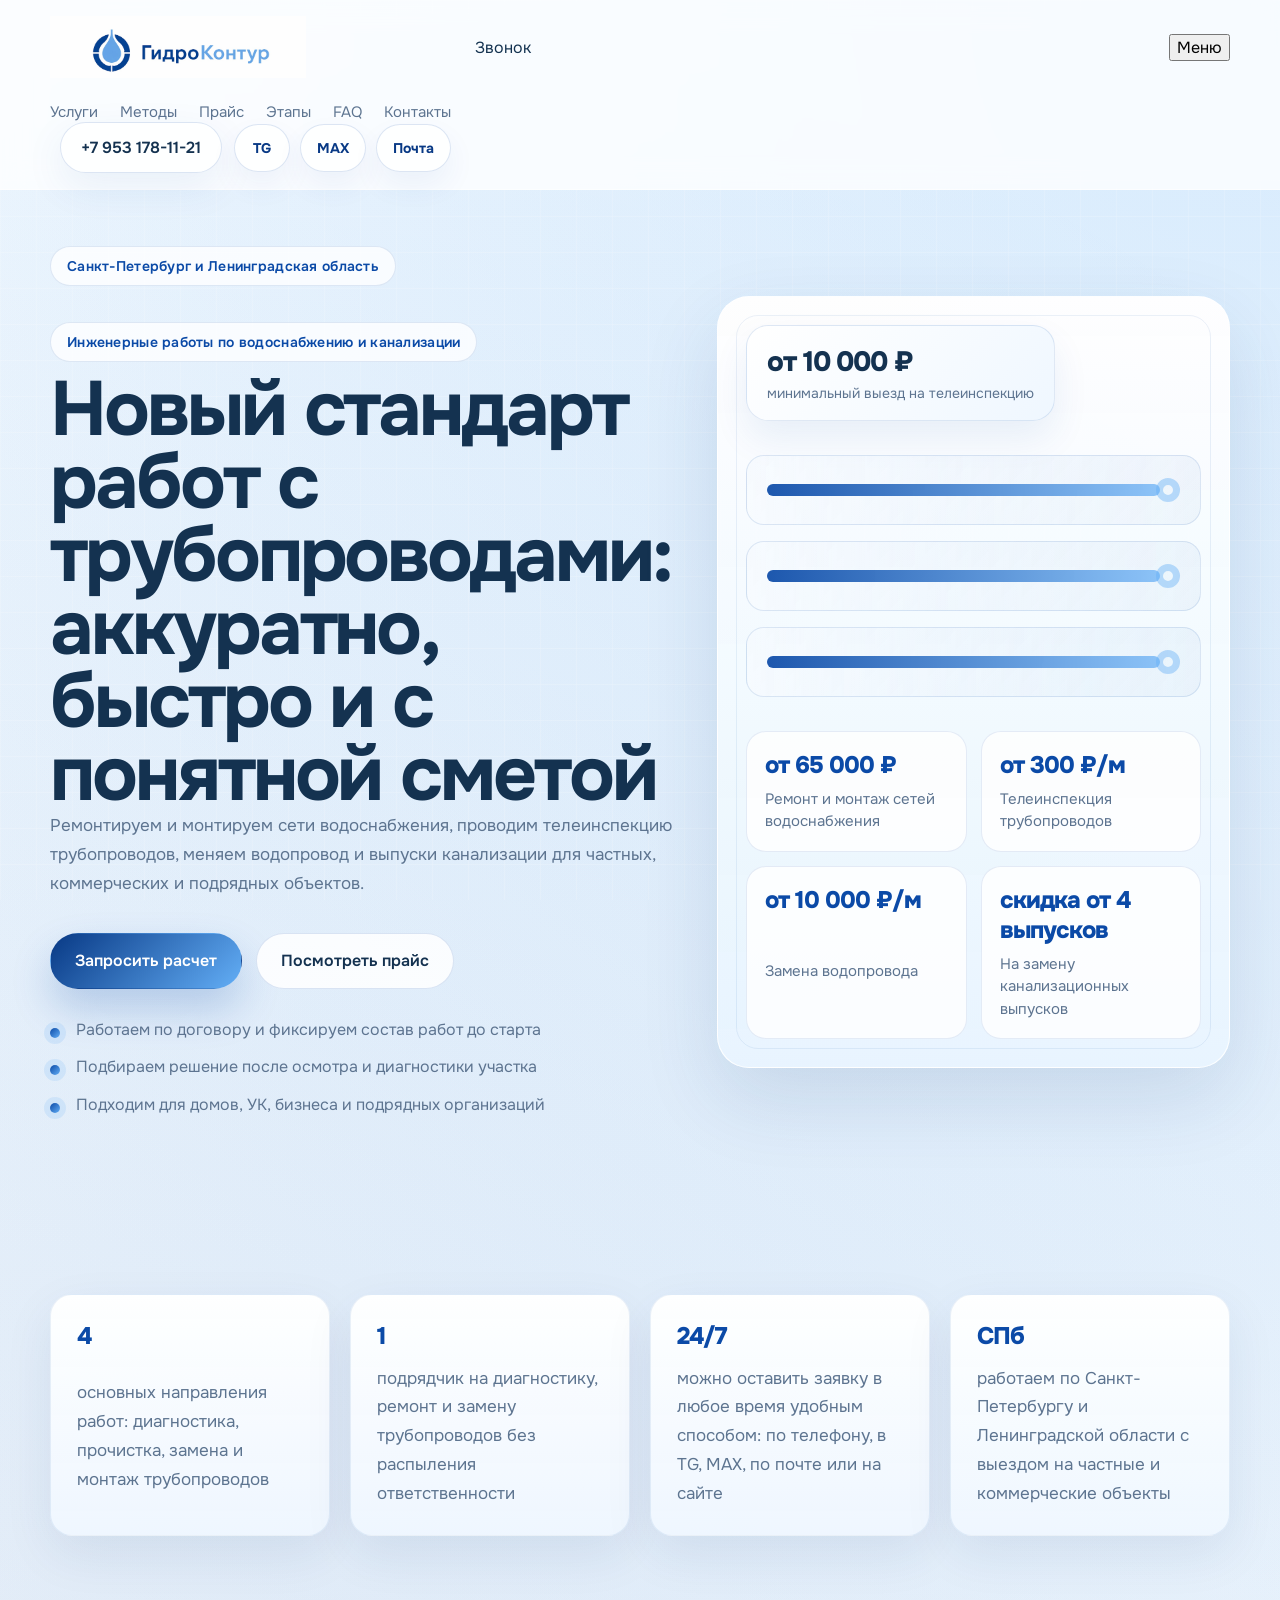
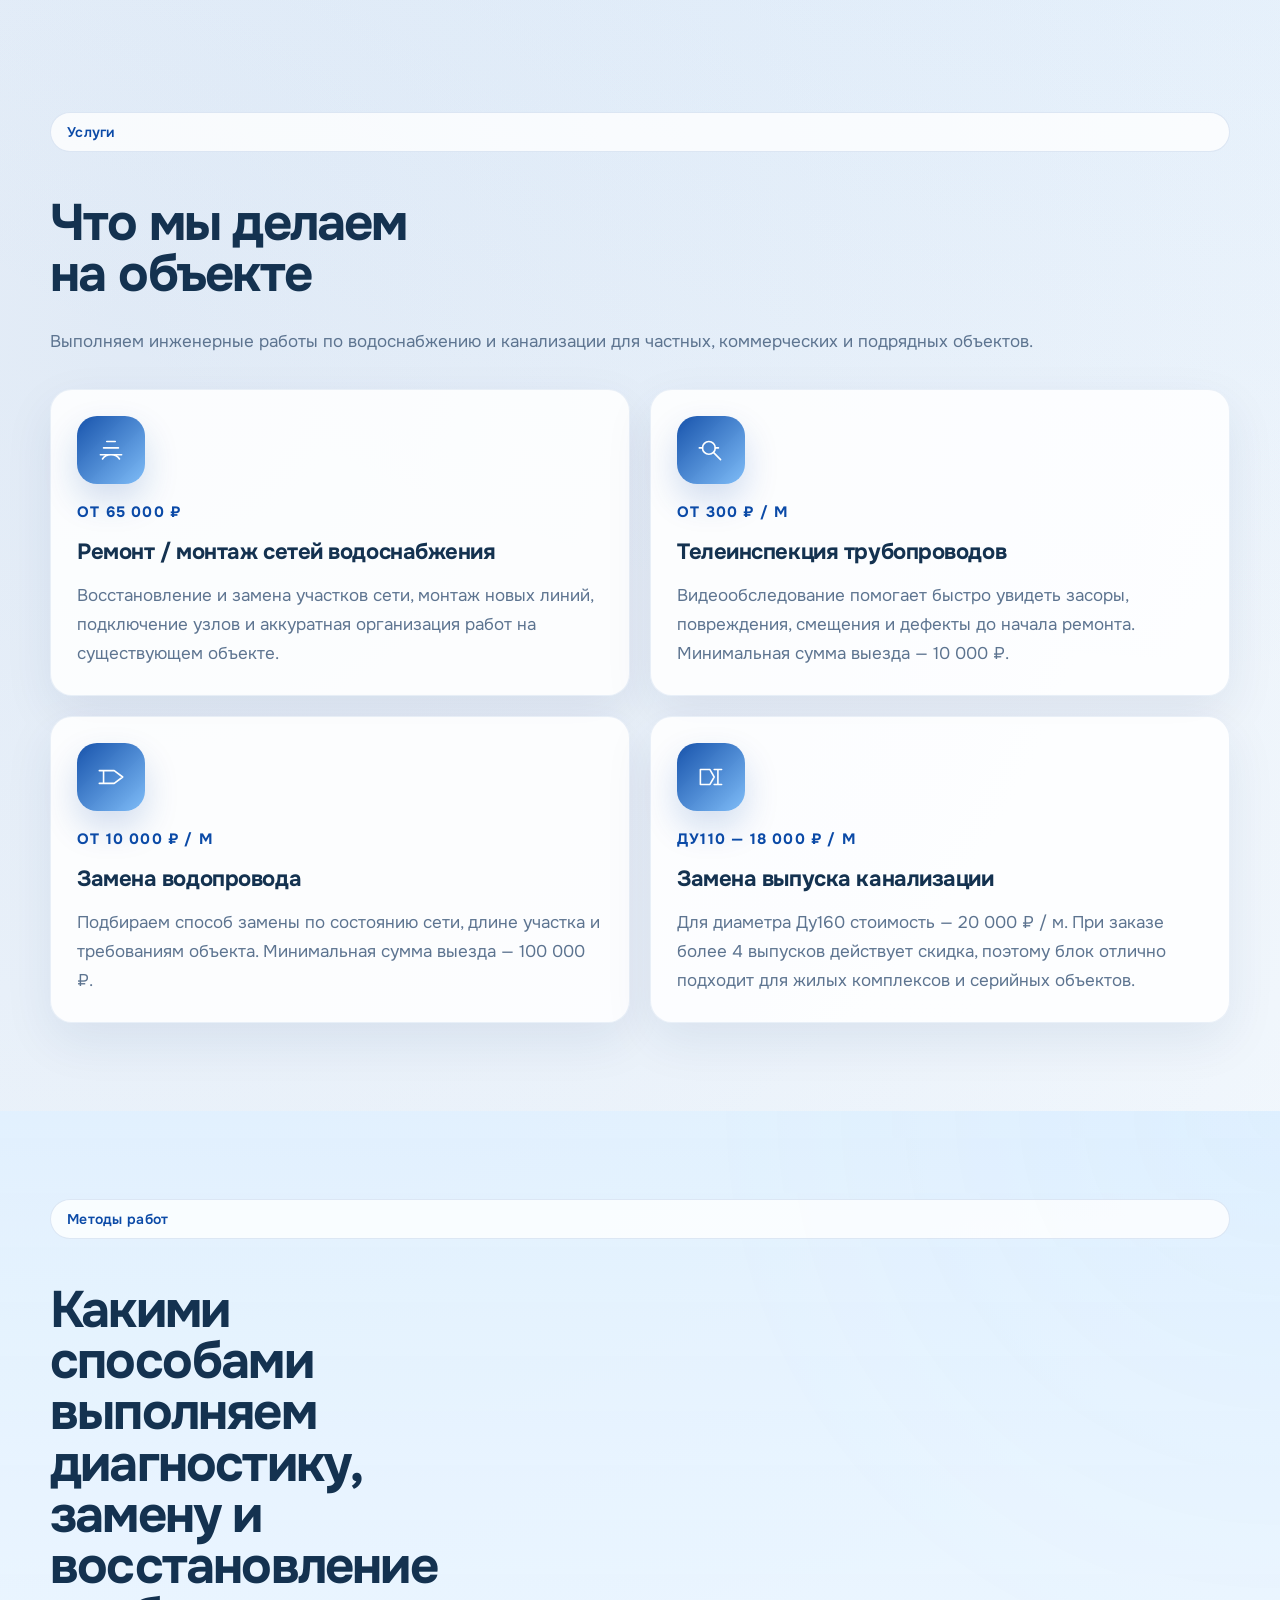
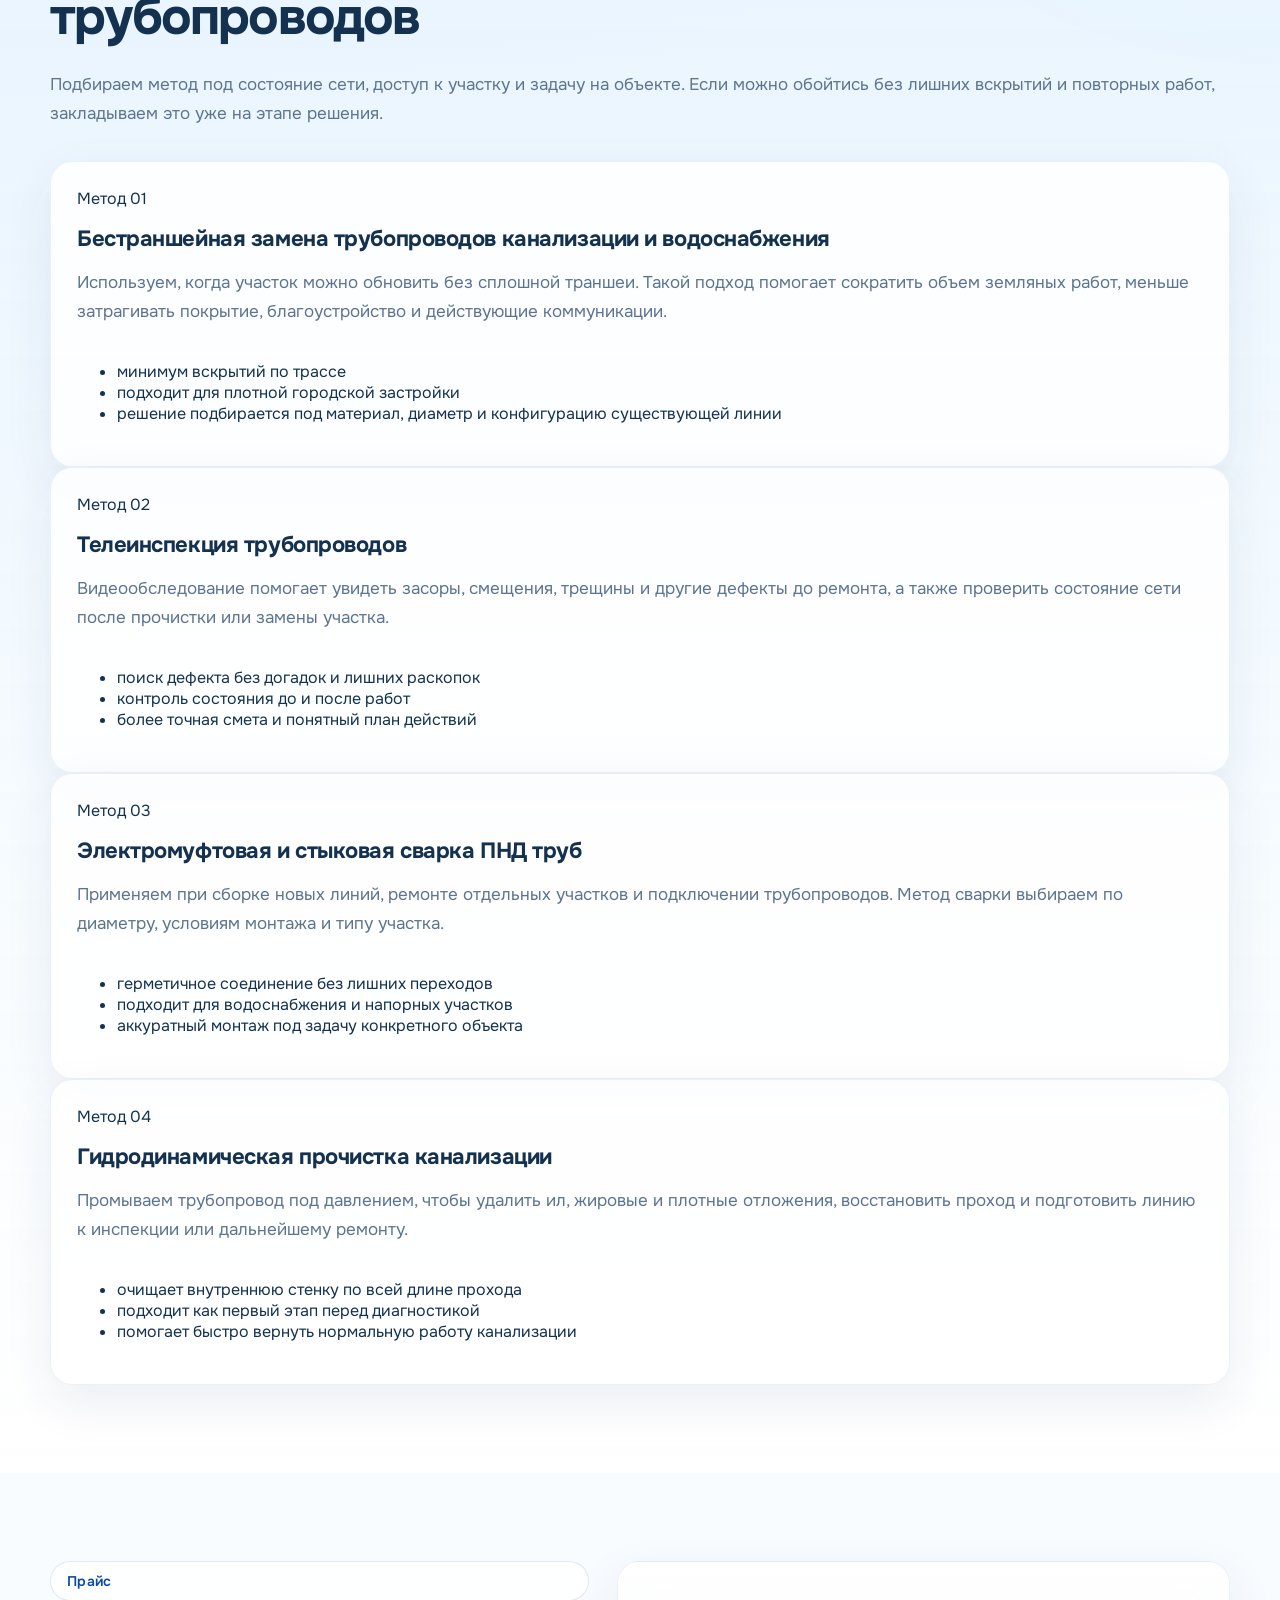
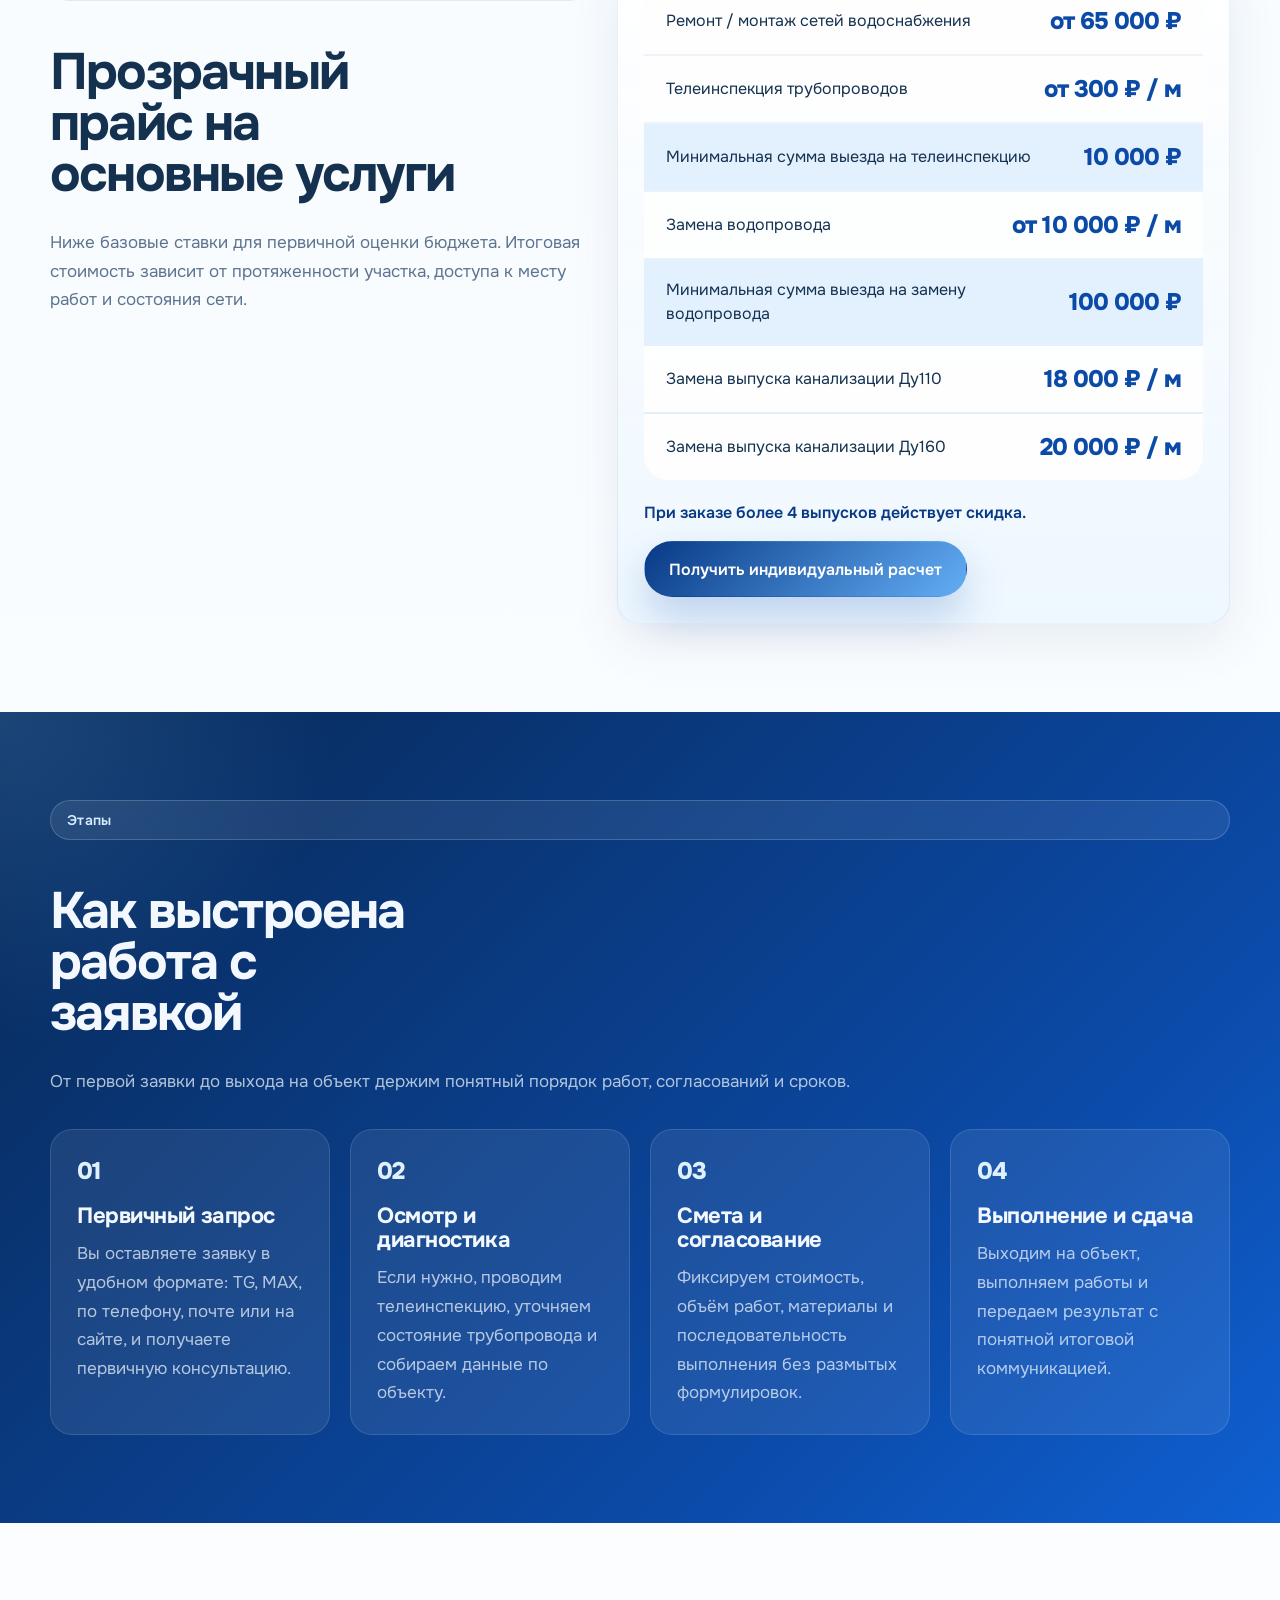
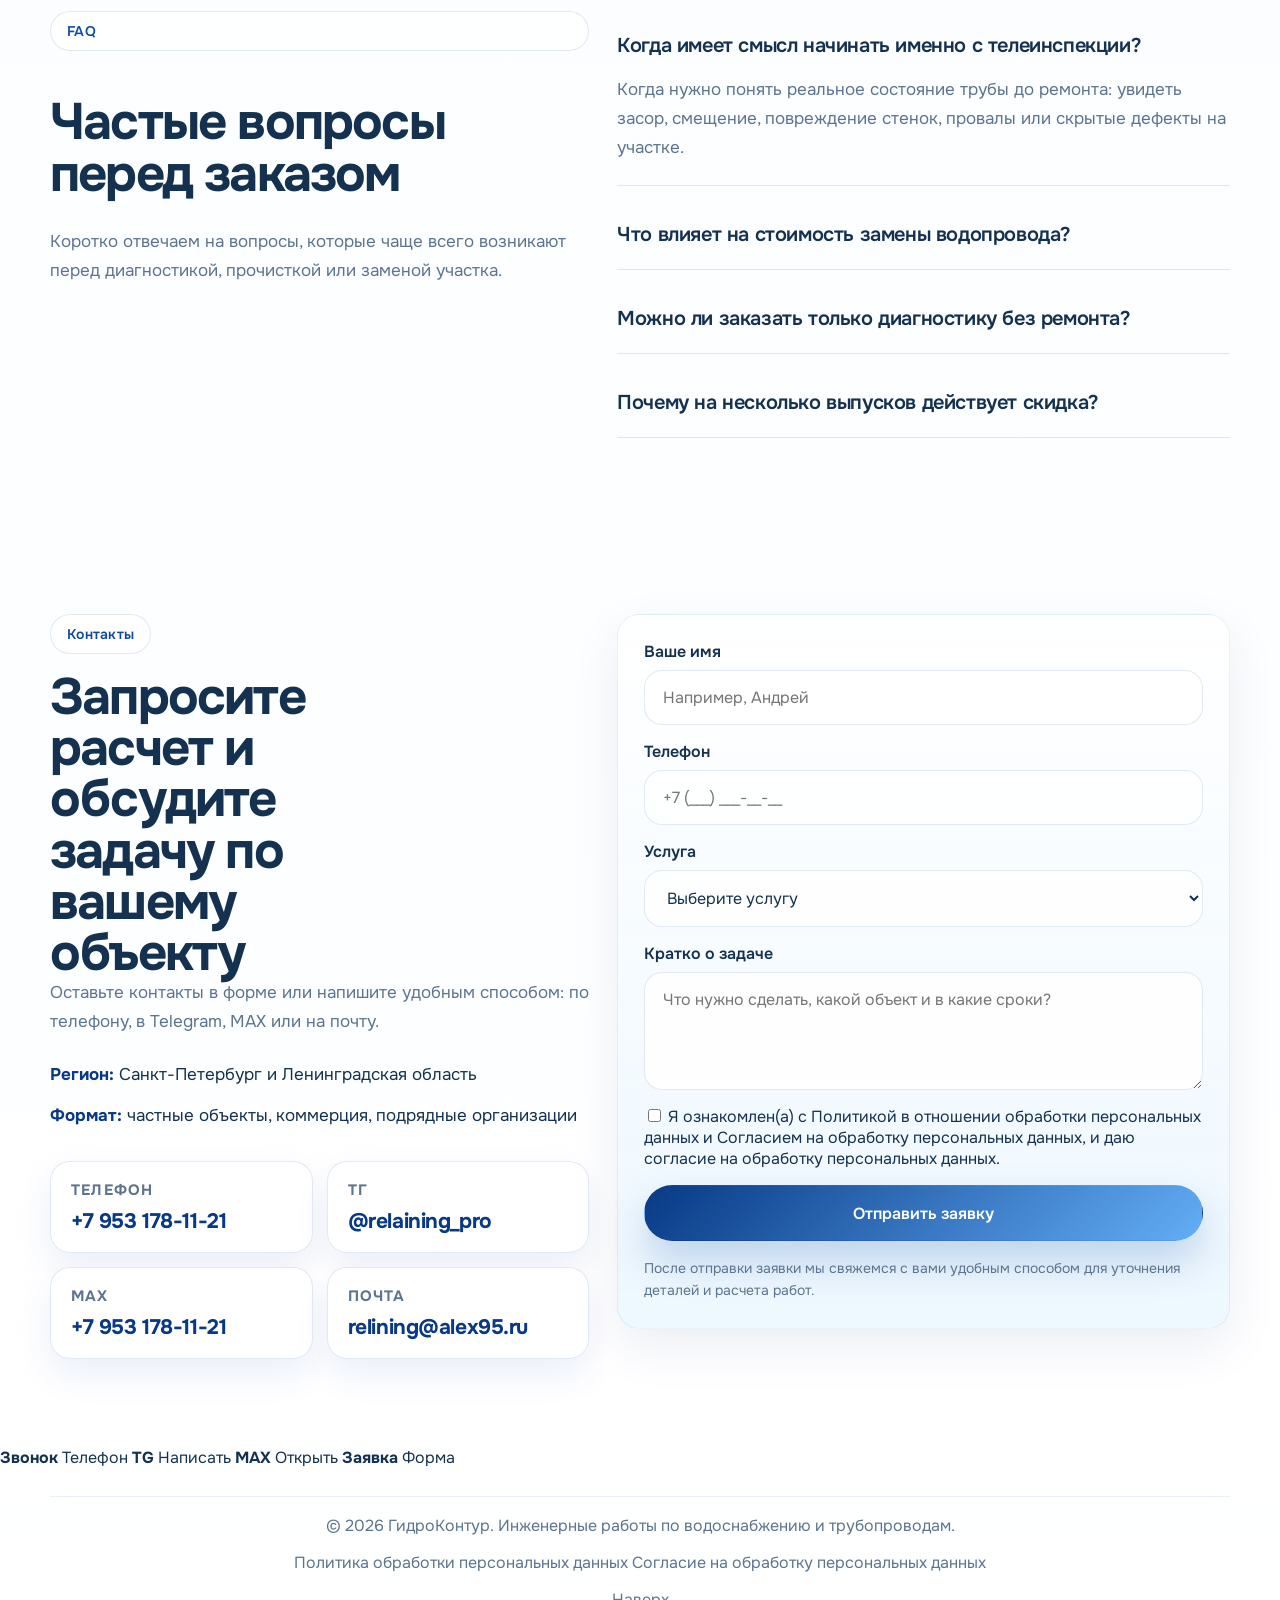
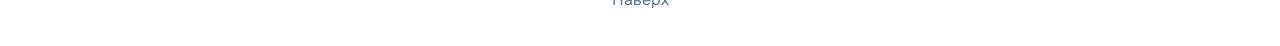
==== commit fe929447: "Update index2.html" ====
--- a/index.html
+++ b/index.html
@@ -9,6 +9,9 @@
   <meta property="og:title" content="ГидроКонтур — инженерные работы по водоснабжению и канализации">
   <meta property="og:description" content="Чистая смета, понятные этапы работ и быстрый выезд по Санкт-Петербургу и Ленинградской области.">
   <meta property="og:image" content="1.jpg">
+  <link rel="icon" type="image/jpeg" href="2.jpg">
+  <link rel="shortcut icon" type="image/jpeg" href="2.jpg">
+  <link rel="apple-touch-icon" href="2.jpg">
   <link rel="preconnect" href="https://fonts.googleapis.com">
   <link rel="preconnect" href="https://fonts.gstatic.com" crossorigin>
   <link href="https://fonts.googleapis.com/css2?family=Onest:wght@400;500;600;700;800&display=swap" rel="stylesheet">
@@ -23,34 +26,48 @@
         <img class="brand__logo" src="1.jpg" alt="Логотип ГидроКонтур">
       </a>
 
-      <nav class="site-nav" aria-label="Основная навигация">
-        <a href="#services">Услуги</a>
-        <a href="#pricing">Прайс</a>
-        <a href="#process">Этапы</a>
-        <a href="#faq">FAQ</a>
-        <a href="#contacts">Контакты</a>
-      </nav>
-
-      <div class="header-actions">
-        <a class="header-phone" href="tel:+79531781121">+7 953 178-11-21</a>
-        <div class="header-links" aria-label="Быстрые способы связи">
-          <a class="header-link-button" href="https://t.me/relaining_pro" target="_blank" rel="noreferrer" aria-label="Перейти в Telegram">
-            TG
-          </a>
-          <a
-            class="header-link-button"
-            href="https://web.max.ru/"
-            target="_blank"
-            rel="noreferrer"
-            aria-label="Открыть MAX и скопировать номер"
-            data-max-link
-            data-copy-text="+7 953 178-11-21"
-          >
-            MAX
-          </a>
-          <a class="header-link-button" href="mailto:relining@alex95.ru" aria-label="Написать письмо">
-            Почта
-          </a>
+      <a class="header-quick-call" href="tel:+79531781121">Звонок</a>
+
+      <button class="nav-toggle" type="button" aria-expanded="false" aria-controls="header-panel">
+        <span class="nav-toggle__bars" aria-hidden="true">
+          <span></span>
+          <span></span>
+          <span></span>
+        </span>
+        <span class="nav-toggle__label">Меню</span>
+      </button>
+
+      <div class="header-panel" id="header-panel">
+        <nav class="site-nav" id="site-nav" aria-label="Основная навигация">
+          <a href="#services">Услуги</a>
+          <a href="#methods">Методы</a>
+          <a href="#pricing">Прайс</a>
+          <a href="#process">Этапы</a>
+          <a href="#faq">FAQ</a>
+          <a href="#contacts">Контакты</a>
+        </nav>
+
+        <div class="header-actions">
+          <a class="header-phone" href="tel:+79531781121">+7 953 178-11-21</a>
+          <div class="header-links" aria-label="Быстрые способы связи">
+            <a class="header-link-button" href="https://t.me/relaining_pro" target="_blank" rel="noreferrer" aria-label="Перейти в Telegram">
+              TG
+            </a>
+            <a
+              class="header-link-button"
+              href="https://web.max.ru/"
+              target="_blank"
+              rel="noreferrer"
+              aria-label="Открыть MAX и скопировать номер"
+              data-max-link
+              data-copy-text="+7 953 178-11-21"
+            >
+              MAX
+            </a>
+            <a class="header-link-button" href="mailto:relining@alex95.ru" aria-label="Написать письмо">
+              Почта
+            </a>
+          </div>
         </div>
       </div>
     </div>
@@ -120,7 +137,7 @@
       <div class="container facts-grid reveal">
         <article class="fact-card">
           <span class="fact-card__value">4</span>
-          <p>ключевые услуги вынесены в прозрачный прайс без лишних “договорных” формулировок</p>
+          <p>основных направления работ: диагностика, прочистка, замена и монтаж трубопроводов</p>
         </article>
         <article class="fact-card">
           <span class="fact-card__value">1</span>
@@ -128,11 +145,11 @@
         </article>
         <article class="fact-card">
           <span class="fact-card__value">24/7</span>
-          <p>можно оставить заявку в любое время и вернуться к расчету в рабочий день</p>
+          <p>можно оставить заявку в любое время удобным способом: по телефону, в TG, MAX, по почте или на сайте</p>
         </article>
         <article class="fact-card">
-          <span class="fact-card__value">0</span>
-          <p>скрытых блоков и перегруженного SEO-мусора: только продающая структура и полезный контент</p>
+          <span class="fact-card__value">СПб</span>
+          <p>работаем по Санкт-Петербургу и Ленинградской области с выездом на частные и коммерческие объекты</p>
         </article>
       </div>
     </section>
@@ -143,8 +160,8 @@
           <span class="section-chip">Услуги</span>
           <h2>Что мы делаем на объекте</h2>
           <p>
-            Сайт собран так, чтобы клиент сразу понял перечень работ, ориентир по бюджету
-            и следующий шаг без долгих поисков по разделам.
+            Выполняем инженерные работы по водоснабжению и канализации для частных,
+            коммерческих и подрядных объектов.
           </p>
         </div>
 
@@ -209,14 +226,85 @@
       </div>
     </section>
 
+    <section class="section section--tinted" id="methods">
+      <div class="container">
+        <div class="section-heading section-heading--wide reveal">
+          <span class="section-chip">Методы работ</span>
+          <h2>Какими способами выполняем диагностику, замену и восстановление трубопроводов</h2>
+          <p>
+            Подбираем метод под состояние сети, доступ к участку и задачу на объекте.
+            Если можно обойтись без лишних вскрытий и повторных работ, закладываем это уже на этапе решения.
+          </p>
+        </div>
+
+        <div class="method-grid">
+          <article class="service-card method-card reveal">
+            <span class="method-card__eyebrow">Метод 01</span>
+            <h3>Бестраншейная замена трубопроводов канализации и водоснабжения</h3>
+            <p>
+              Используем, когда участок можно обновить без сплошной траншеи. Такой подход помогает
+              сократить объем земляных работ, меньше затрагивать покрытие, благоустройство и действующие коммуникации.
+            </p>
+            <ul class="method-points">
+              <li>минимум вскрытий по трассе</li>
+              <li>подходит для плотной городской застройки</li>
+              <li>решение подбирается под материал, диаметр и конфигурацию существующей линии</li>
+            </ul>
+          </article>
+
+          <article class="service-card method-card reveal reveal-delay">
+            <span class="method-card__eyebrow">Метод 02</span>
+            <h3>Телеинспекция трубопроводов</h3>
+            <p>
+              Видеообследование помогает увидеть засоры, смещения, трещины и другие дефекты до ремонта,
+              а также проверить состояние сети после прочистки или замены участка.
+            </p>
+            <ul class="method-points">
+              <li>поиск дефекта без догадок и лишних раскопок</li>
+              <li>контроль состояния до и после работ</li>
+              <li>более точная смета и понятный план действий</li>
+            </ul>
+          </article>
+
+          <article class="service-card method-card reveal">
+            <span class="method-card__eyebrow">Метод 03</span>
+            <h3>Электромуфтовая и стыковая сварка ПНД труб</h3>
+            <p>
+              Применяем при сборке новых линий, ремонте отдельных участков и подключении трубопроводов.
+              Метод сварки выбираем по диаметру, условиям монтажа и типу участка.
+            </p>
+            <ul class="method-points">
+              <li>герметичное соединение без лишних переходов</li>
+              <li>подходит для водоснабжения и напорных участков</li>
+              <li>аккуратный монтаж под задачу конкретного объекта</li>
+            </ul>
+          </article>
+
+          <article class="service-card method-card reveal reveal-delay">
+            <span class="method-card__eyebrow">Метод 04</span>
+            <h3>Гидродинамическая прочистка канализации</h3>
+            <p>
+              Промываем трубопровод под давлением, чтобы удалить ил, жировые и плотные отложения,
+              восстановить проход и подготовить линию к инспекции или дальнейшему ремонту.
+            </p>
+            <ul class="method-points">
+              <li>очищает внутреннюю стенку по всей длине прохода</li>
+              <li>подходит как первый этап перед диагностикой</li>
+              <li>помогает быстро вернуть нормальную работу канализации</li>
+            </ul>
+          </article>
+        </div>
+      </div>
+    </section>
+
     <section class="section" id="pricing">
       <div class="container pricing-layout">
         <div class="section-heading reveal">
           <span class="section-chip">Прайс</span>
-          <h2>Актуальные цены, которые вы просили заложить в сайт</h2>
+          <h2>Прозрачный прайс на основные услуги</h2>
           <p>
-            Прайс оформлен как самостоятельный блок, чтобы его можно было использовать и в рекламе,
-            и в коммерческих предложениях, и в мобильной версии сайта.
+            Ниже базовые ставки для первичной оценки бюджета. Итоговая стоимость зависит
+            от протяженности участка, доступа к месту работ и состояния сети.
           </p>
         </div>
 
@@ -266,8 +354,8 @@
           <span class="section-chip section-chip--light">Этапы</span>
           <h2>Как выстроена работа с заявкой</h2>
           <p>
-            Блок этапов сделан коротким и прикладным: без лишней теории,
-            только то, что важно клиенту перед стартом работ.
+            От первой заявки до выхода на объект держим понятный порядок работ,
+            согласований и сроков.
           </p>
         </div>
 
@@ -301,7 +389,7 @@
         <div class="section-heading reveal">
           <span class="section-chip">FAQ</span>
           <h2>Частые вопросы перед заказом</h2>
-          <p>Ответы собраны в коротком формате, чтобы не перегружать страницу и быстро закрывать сомнения клиента.</p>
+          <p>Коротко отвечаем на вопросы, которые чаще всего возникают перед диагностикой, прочисткой или заменой участка.</p>
         </div>
 
         <div class="faq-list reveal reveal-delay">
@@ -346,8 +434,8 @@
           <span class="section-chip">Контакты</span>
           <h2>Запросите расчет и обсудите задачу по вашему объекту</h2>
           <p>
-            Новый сайт уже подводит пользователя к заявке без лишних барьеров:
-            можно оставить контакты, выбрать услугу и получить обратную связь.
+            Оставьте контакты в форме или напишите удобным способом:
+            по телефону, в Telegram, MAX или на почту.
           </p>
 
           <div class="contact-meta">
@@ -413,19 +501,60 @@
               <textarea id="comment" name="comment" rows="4" placeholder="Что нужно сделать, какой объект и в какие сроки?"></textarea>
             </div>
 
+            <label class="consent-checkbox" for="privacy-consent">
+              <input id="privacy-consent" name="privacy-consent" type="checkbox" required>
+              <span>
+                Я ознакомлен(а) с
+                <a href="privacy-policy.html" target="_blank" rel="noreferrer">Политикой в отношении обработки персональных данных</a>
+                и
+                <a href="consent.html" target="_blank" rel="noreferrer">Согласием на обработку персональных данных</a>,
+                и даю согласие на обработку персональных данных.
+              </span>
+            </label>
+
             <button class="button button--primary button--full" type="submit">Отправить заявку</button>
             <p class="form-note" id="form-note" aria-live="polite">
-              Демо-форма для макета сайта. Перед публикацией можно подключить отправку в почту или CRM.
+              После отправки заявки мы свяжемся с вами удобным способом для уточнения деталей и расчета работ.
             </p>
           </form>
         </div>
       </div>
     </section>
   </main>
+
+  <div class="mobile-dock" aria-label="Быстрые действия">
+    <a class="mobile-dock__item" href="tel:+79531781121">
+      <strong>Звонок</strong>
+      <span>Телефон</span>
+    </a>
+    <a class="mobile-dock__item" href="https://t.me/relaining_pro" target="_blank" rel="noreferrer">
+      <strong>TG</strong>
+      <span>Написать</span>
+    </a>
+    <a
+      class="mobile-dock__item"
+      href="https://web.max.ru/"
+      target="_blank"
+      rel="noreferrer"
+      data-max-link
+      data-copy-text="+7 953 178-11-21"
+    >
+      <strong>MAX</strong>
+      <span>Открыть</span>
+    </a>
+    <a class="mobile-dock__item mobile-dock__item--primary" href="#contacts">
+      <strong>Заявка</strong>
+      <span>Форма</span>
+    </a>
+  </div>
 
   <footer class="site-footer">
     <div class="container footer-shell">
-      <p>© <span id="year"></span> ГидроКонтур. Лендинг для услуг по водоснабжению и трубопроводам.</p>
+      <p>© <span id="year"></span> ГидроКонтур. Инженерные работы по водоснабжению и трубопроводам.</p>
+      <div class="footer-legal">
+        <a href="privacy-policy.html">Политика обработки персональных данных</a>
+        <a href="consent.html">Согласие на обработку персональных данных</a>
+      </div>
       <a href="#top">Наверх</a>
     </div>
   </footer>
